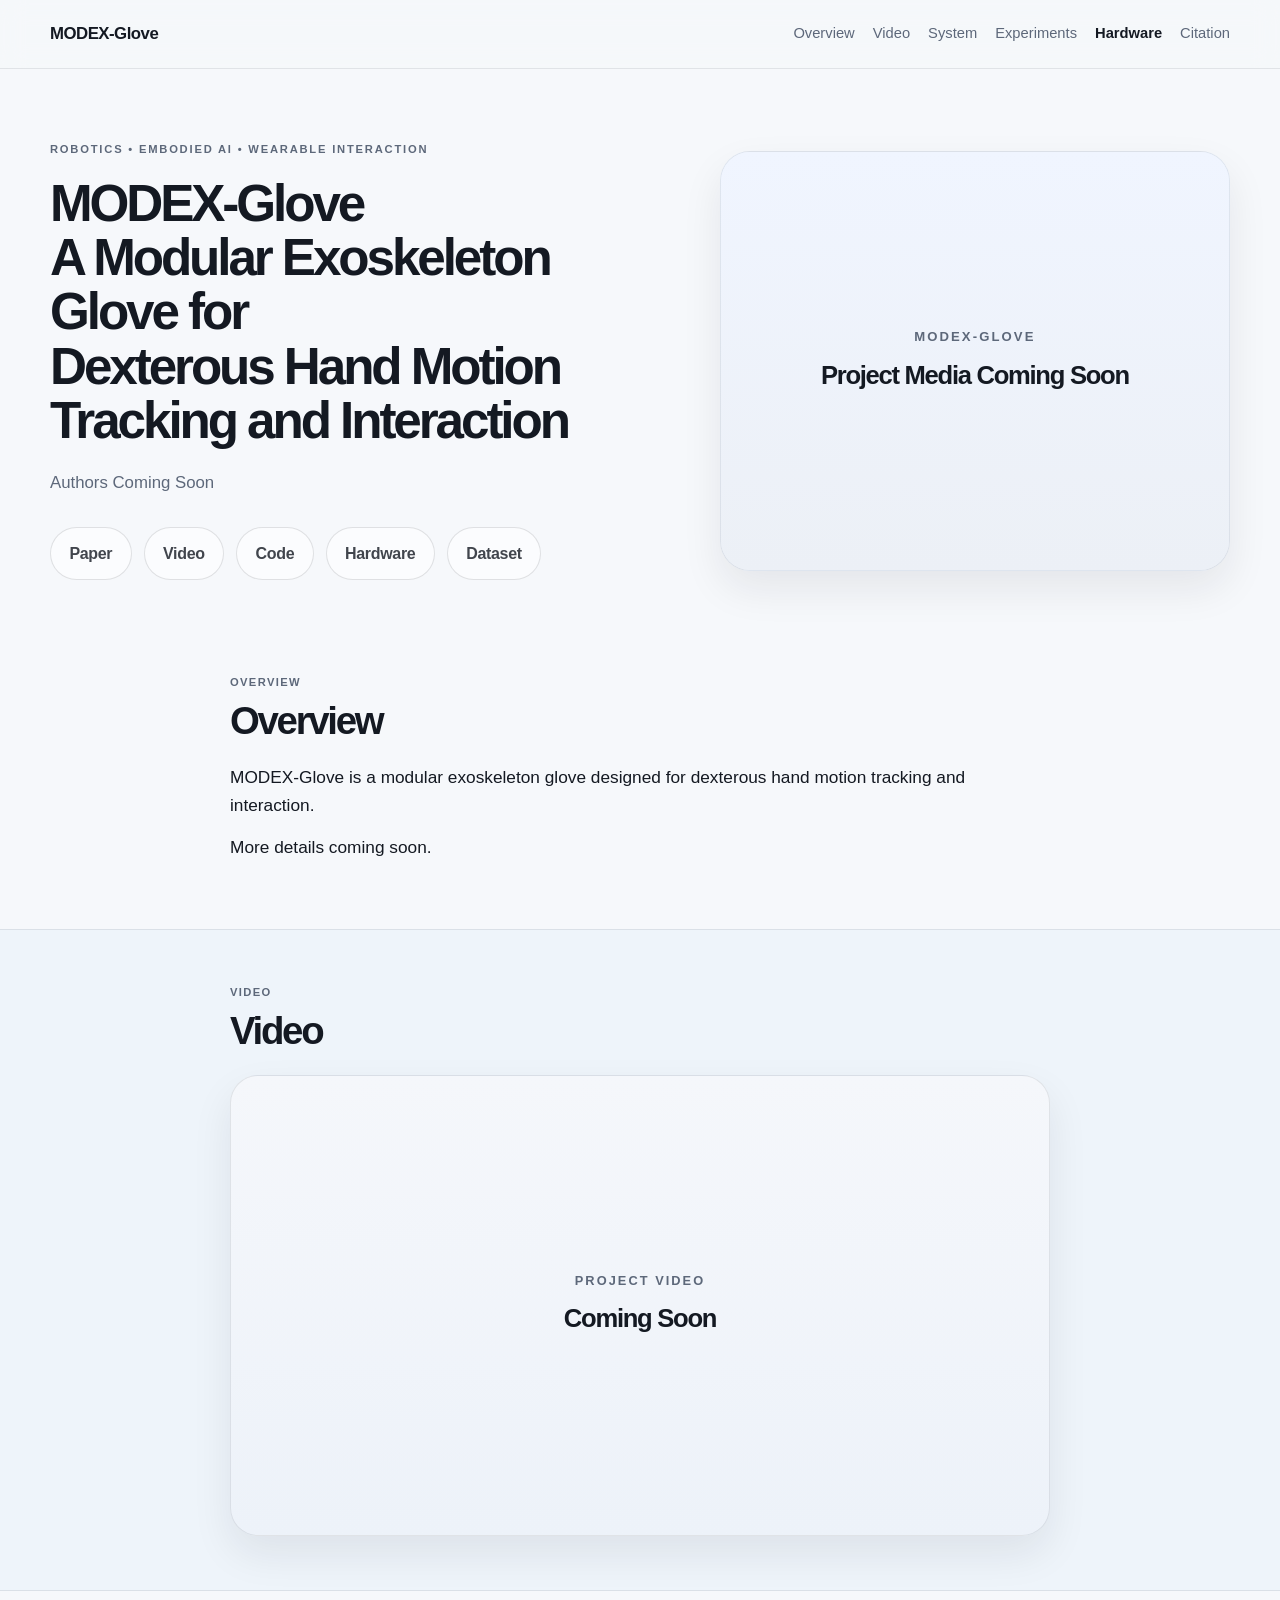
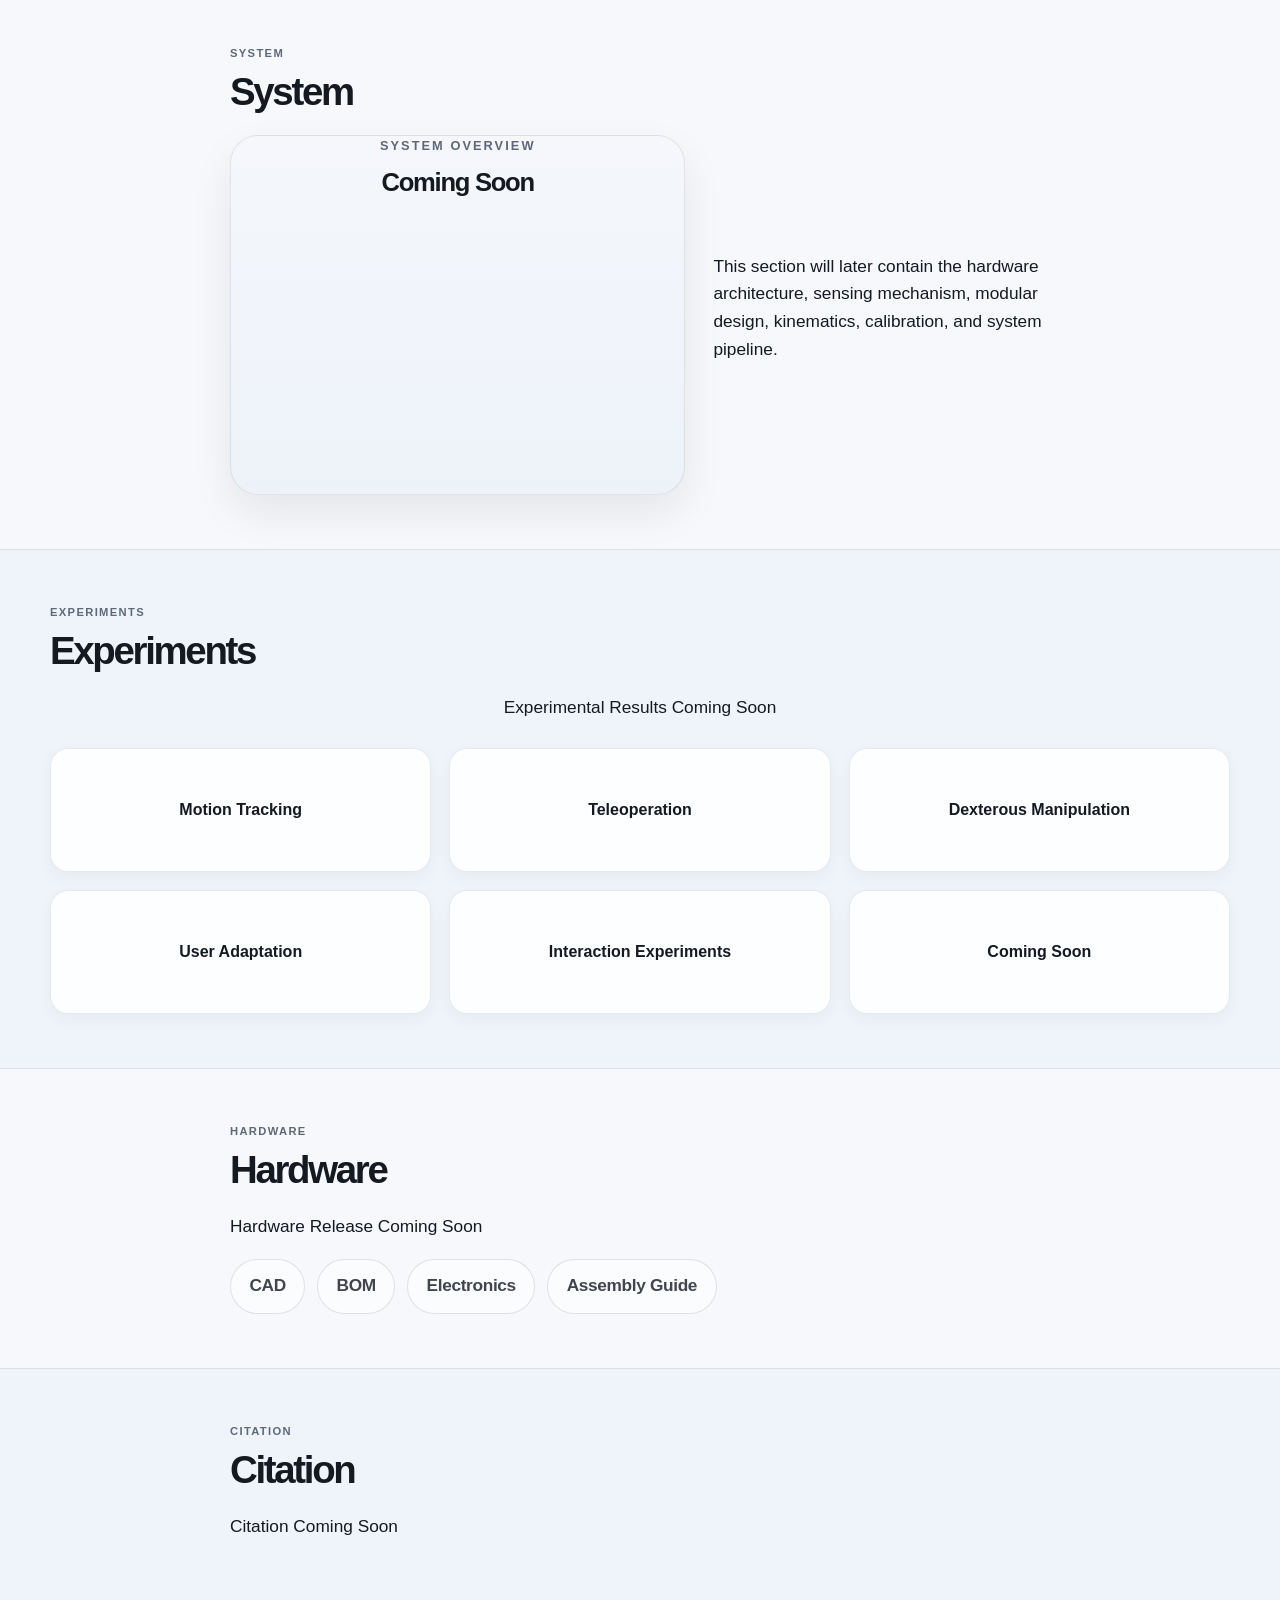
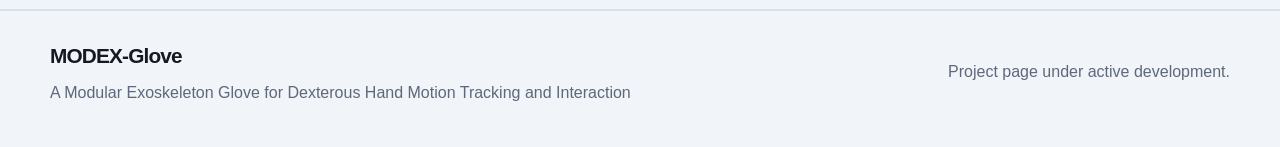
==== index.html @ 16cf215b "Create initial MODEX-Glove project page v0.1 and GitHub Pages workflow" ====
<!DOCTYPE html>
<html lang="en">
  <head>
    <meta charset="UTF-8" />
    <meta name="viewport" content="width=device-width, initial-scale=1.0" />
    <title>MODEX-Glove | Modular Exoskeleton Glove</title>
    <meta
      name="description"
      content="MODEX-Glove: A Modular Exoskeleton Glove for Dexterous Hand Motion Tracking and Interaction."
    />

    <meta property="og:type" content="website" />
    <meta property="og:title" content="MODEX-Glove | Modular Exoskeleton Glove" />
    <meta
      property="og:description"
      content="MODEX-Glove: A Modular Exoskeleton Glove for Dexterous Hand Motion Tracking and Interaction."
    />
    <meta property="og:url" content="https://ZZY26-26-25.github.io/MODEX-Glove/" />
    <meta
      property="og:image"
      content="https://ZZY26-26-25.github.io/MODEX-Glove/assets/images/modex-glove-cover.jpg"
    />
    <meta property="og:image:alt" content="MODEX-Glove project cover" />

    <link rel="icon" type="image/svg+xml" href="favicon.svg" />
    <link rel="stylesheet" href="static/css/index.css" />
    <script src="static/js/index.js" defer></script>
  </head>
  <body>
    <header class="site-header">
      <nav class="nav container" aria-label="Main navigation">
        <a class="brand" href="#top" aria-label="MODEX-Glove home">MODEX-Glove</a>

        <div class="nav-links">
          <a href="#overview">Overview</a>
          <a href="#video">Video</a>
          <a href="#system">System</a>
          <a href="#experiments">Experiments</a>
          <a href="#hardware">Hardware</a>
          <a href="#citation">Citation</a>
        </div>
      </nav>
    </header>

    <main id="top">
      <section class="hero">
        <div class="container hero-inner">
          <div class="hero-copy">
            <p class="eyebrow">Robotics • Embodied AI • Wearable Interaction</p>
            <h1>
              MODEX-Glove
              <span class="title-break">A Modular Exoskeleton Glove for</span>
              <span class="title-break">Dexterous Hand Motion Tracking and Interaction</span>
            </h1>

            <div class="authors">
              <span>Authors Coming Soon</span>
            </div>

            <div class="cta-row" aria-label="Project links">
              <button class="pill-button" type="button" disabled>Paper</button>
              <button class="pill-button" type="button" disabled>Video</button>
              <button class="pill-button" type="button" disabled>Code</button>
              <button class="pill-button" type="button" disabled>Hardware</button>
              <button class="pill-button" type="button" disabled>Dataset</button>
            </div>
          </div>

          <div class="hero-visual">
            <div class="media-frame">
              <img
                class="project-cover"
                src="assets/images/modex-glove-cover.jpg"
                alt="MODEX-Glove project media"
                onerror="this.style.display='none'; this.parentElement.classList.add('placeholder-visible');"
              />
              <div class="media-placeholder" aria-label="Project media coming soon">
                <span>MODEX-Glove</span>
                <strong>Project Media Coming Soon</strong>
              </div>
            </div>
          </div>
        </div>
      </section>

      <section id="overview" class="content-section">
        <div class="container narrow">
          <div class="section-header">
            <p class="section-kicker">Overview</p>
            <h2>Overview</h2>
          </div>

          <div class="text-block">
            <p>
              MODEX-Glove is a modular exoskeleton glove designed for dexterous hand
              motion tracking and interaction.
            </p>
            <p>More details coming soon.</p>
          </div>
        </div>
      </section>

      <section id="video" class="content-section muted">
        <div class="container narrow">
          <div class="section-header">
            <p class="section-kicker">Video</p>
            <h2>Video</h2>
          </div>

          <div class="video-placeholder">
            <div class="video-placeholder-inner">
              <span>Project Video</span>
              <strong>Coming Soon</strong>
            </div>
          </div>
        </div>
      </section>

      <section id="system" class="content-section">
        <div class="container narrow">
          <div class="section-header">
            <p class="section-kicker">System</p>
            <h2>System</h2>
          </div>

          <div class="system-layout">
            <div class="system-media">
              <div class="system-media-inner">
                <span>System Overview</span>
                <strong>Coming Soon</strong>
              </div>
            </div>

            <div class="text-block">
              <p>
                This section will later contain the hardware architecture, sensing
                mechanism, modular design, kinematics, calibration, and system pipeline.
              </p>
            </div>
          </div>
        </div>
      </section>

      <section id="experiments" class="content-section muted">
        <div class="container">
          <div class="section-header">
            <p class="section-kicker">Experiments</p>
            <h2>Experiments</h2>
          </div>

          <div class="text-block center">
            <p>Experimental Results Coming Soon</p>
          </div>

          <div class="gallery-grid">
            <div class="gallery-item"><span>Motion Tracking</span></div>
            <div class="gallery-item"><span>Teleoperation</span></div>
            <div class="gallery-item"><span>Dexterous Manipulation</span></div>
            <div class="gallery-item"><span>User Adaptation</span></div>
            <div class="gallery-item"><span>Interaction Experiments</span></div>
            <div class="gallery-item"><span>Coming Soon</span></div>
          </div>
        </div>
      </section>

      <section id="hardware" class="content-section">
        <div class="container narrow">
          <div class="section-header">
            <p class="section-kicker">Hardware</p>
            <h2>Hardware</h2>
          </div>

          <div class="text-block">
            <p>Hardware Release Coming Soon</p>
            <div class="future-buttons" aria-label="Future hardware resources">
              <button class="soft-button" type="button" disabled>CAD</button>
              <button class="soft-button" type="button" disabled>BOM</button>
              <button class="soft-button" type="button" disabled>Electronics</button>
              <button class="soft-button" type="button" disabled>Assembly Guide</button>
            </div>
          </div>
        </div>
      </section>

      <section id="citation" class="content-section muted">
        <div class="container narrow">
          <div class="section-header">
            <p class="section-kicker">Citation</p>
            <h2>Citation</h2>
          </div>

          <div class="text-block">
            <p>Citation Coming Soon</p>
          </div>
        </div>
      </section>
    </main>

    <footer class="site-footer">
      <div class="container footer-inner">
        <div>
          <h3>MODEX-Glove</h3>
          <p>A Modular Exoskeleton Glove for Dexterous Hand Motion Tracking and Interaction</p>
        </div>
        <p>Project page under active development.</p>
      </div>
    </footer>
  </body>
</html>
---- static/css/index.css ----
:root {
  --bg: #f6f8fb;
  --panel: #ffffff;
  --panel-alt: #eef3fa;
  --text: #141922;
  --muted: #5d687a;
  --line: rgba(17, 24, 39, 0.09);
  --line-strong: rgba(17, 24, 39, 0.15);
  --accent: #2f5dff;
  --accent-soft: rgba(47, 93, 255, 0.08);
  --shadow: 0 18px 40px rgba(20, 25, 34, 0.08);
  --radius: 22px;
  --radius-sm: 14px;
  --content-max: 1180px;
}

* {
  box-sizing: border-box;
}

html {
  scroll-behavior: smooth;
}

body {
  margin: 0;
  font-family: Inter, "Segoe UI", Roboto, Helvetica, Arial, sans-serif;
  background: var(--bg);
  color: var(--text);
  line-height: 1.6;
  text-rendering: optimizeLegibility;
  -webkit-font-smoothing: antialiased;
}

img {
  max-width: 100%;
  display: block;
}

a {
  color: inherit;
  text-decoration: none;
}

button {
  font: inherit;
}

.container {
  width: min(var(--content-max), calc(100% - 32px));
  margin: 0 auto;
}

.site-header {
  position: sticky;
  top: 0;
  z-index: 20;
  backdrop-filter: blur(12px);
  background: rgba(246, 248, 251, 0.8);
  border-bottom: 1px solid var(--line);
}

.nav {
  display: flex;
  align-items: center;
  justify-content: space-between;
  min-height: 68px;
  gap: 20px;
}

.brand {
  font-size: 1.05rem;
  font-weight: 700;
  letter-spacing: -0.03em;
}

.nav-links {
  display: flex;
  align-items: center;
  gap: 18px;
  flex-wrap: wrap;
  justify-content: flex-end;
}

.nav-links a {
  color: var(--muted);
  font-size: 0.92rem;
  font-weight: 500;
  transition: color 0.2s ease;
}

.nav-links a:hover {
  color: var(--text);
}

.hero {
  padding: 72px 0 40px;
}

.hero-inner {
  display: grid;
  grid-template-columns: 1.1fr 0.9fr;
  align-items: center;
  gap: 46px;
}

.eyebrow {
  margin: 0 0 18px;
  text-transform: uppercase;
  letter-spacing: 0.16em;
  font-size: 0.7rem;
  font-weight: 700;
  color: var(--muted);
}

h1 {
  margin: 0;
  font-size: clamp(2.2rem, 4vw, 4.2rem);
  line-height: 1.06;
  letter-spacing: -0.06em;
  font-weight: 800;
  color: var(--text);
}

.title-break {
  display: block;
}

.authors {
  margin-top: 22px;
  font-size: 1.05rem;
  color: var(--muted);
  font-weight: 500;
}

.cta-row {
  display: flex;
  flex-wrap: wrap;
  gap: 12px;
  margin-top: 30px;
}

.pill-button,
.soft-button {
  appearance: none;
  border: 1px solid var(--line-strong);
  background: rgba(255, 255, 255, 0.72);
  color: var(--text);
  border-radius: 999px;
  padding: 0.8rem 1.15rem;
  font-weight: 600;
  letter-spacing: -0.02em;
  transition: transform 0.15s ease, box-shadow 0.2s ease, border-color 0.2s ease;
}

.pill-button:disabled,
.soft-button:disabled {
  cursor: not-allowed;
  opacity: 0.8;
  background: rgba(255, 255, 255, 0.7);
}

.pill-button:hover:not(:disabled),
.soft-button:hover:not(:disabled) {
  transform: translateY(-1px);
  box-shadow: 0 10px 18px rgba(18, 27, 39, 0.06);
  border-color: rgba(47, 93, 255, 0.3);
}

.hero-visual {
  display: flex;
  justify-content: center;
}

.media-frame {
  position: relative;
  width: min(100%, 620px);
  min-height: 420px;
  background: linear-gradient(180deg, #f0f5ff 0%, #edf0f7 100%);
  border: 1px solid rgba(24, 38, 59, 0.08);
  border-radius: 30px;
  overflow: hidden;
  box-shadow: var(--shadow);
}

.media-frame img {
  width: 100%;
  height: 100%;
  object-fit: cover;
}

.media-placeholder {
  position: absolute;
  inset: 0;
  display: none;
  align-items: center;
  justify-content: center;
  flex-direction: column;
  text-align: center;
  padding: 28px;
  background: linear-gradient(180deg, rgba(240, 245, 255, 0.9), rgba(236, 240, 246, 0.96));
  color: var(--text);
}

.media-frame.placeholder-visible .media-placeholder {
  display: flex;
}

.media-placeholder span {
  font-size: 0.82rem;
  font-weight: 700;
  text-transform: uppercase;
  letter-spacing: 0.16em;
  color: var(--muted);
}

.media-placeholder strong {
  margin-top: 8px;
  font-size: clamp(1.4rem, 2vw, 2rem);
  letter-spacing: -0.05em;
}

.content-section {
  padding: 54px 0;
}

.content-section.muted {
  background: rgba(236, 242, 250, 0.7);
  border-top: 1px solid var(--line);
  border-bottom: 1px solid var(--line);
}

.section-header {
  margin-bottom: 22px;
}

.section-kicker {
  margin: 0 0 8px;
  text-transform: uppercase;
  letter-spacing: 0.12em;
  font-size: 0.7rem;
  font-weight: 700;
  color: var(--muted);
}

h2 {
  margin: 0;
  font-size: clamp(1.9rem, 3vw, 3rem);
  letter-spacing: -0.06em;
  line-height: 1.1;
}

.narrow {
  max-width: 820px;
}

.text-block {
  font-size: 1.08rem;
  color: var(--text);
}

.text-block p {
  margin: 0 0 14px;
}

.center {
  text-align: center;
}

.video-placeholder,
.system-media {
  background: linear-gradient(180deg, #f5f7fb 0%, #edf2f9 100%);
  border: 1px solid var(--line);
  border-radius: 28px;
  overflow: hidden;
  box-shadow: var(--shadow);
}

.video-placeholder {
  width: min(100%, 920px);
  margin: 0 auto;
  aspect-ratio: 16 / 9;
  display: flex;
  align-items: center;
  justify-content: center;
}

.video-placeholder-inner,
.system-media-inner {
  display: flex;
  flex-direction: column;
  align-items: center;
  justify-content: center;
  text-align: center;
  width: 100%;
  height: 100%;
  color: var(--text);
  gap: 6px;
}

.video-placeholder-inner span,
.system-media-inner span {
  font-size: 0.8rem;
  text-transform: uppercase;
  letter-spacing: 0.16em;
  color: var(--muted);
  font-weight: 700;
}

.video-placeholder-inner strong,
.system-media-inner strong {
  font-size: clamp(1.4rem, 2vw, 2rem);
  letter-spacing: -0.05em;
}

.system-layout {
  display: grid;
  grid-template-columns: 1.15fr 0.85fr;
  gap: 28px;
  align-items: center;
}

.system-media {
  min-height: 360px;
}

.gallery-grid {
  display: grid;
  grid-template-columns: repeat(3, minmax(180px, 1fr));
  gap: 18px;
  margin-top: 26px;
}

.gallery-item {
  background: rgba(255, 255, 255, 0.84);
  border: 1px solid var(--line);
  border-radius: 18px;
  min-height: 124px;
  display: flex;
  align-items: center;
  justify-content: center;
  text-align: center;
  color: var(--text);
  font-weight: 600;
  padding: 18px;
  box-shadow: 0 6px 18px rgba(17, 24, 39, 0.04);
}

.future-buttons {
  display: flex;
  flex-wrap: wrap;
  gap: 12px;
  margin-top: 18px;
}

.site-footer {
  border-top: 1px solid var(--line);
  background: #f1f4f9;
  padding: 28px 0 42px;
}

.footer-inner {
  display: flex;
  justify-content: space-between;
  align-items: center;
  gap: 20px;
  flex-wrap: wrap;
}

.site-footer h3 {
  margin: 0 0 8px;
  font-size: 1.3rem;
  letter-spacing: -0.04em;
}

.site-footer p {
  margin: 0;
  color: var(--muted);
}

@media (max-width: 900px) {
  .hero-inner,
  .system-layout {
    grid-template-columns: 1fr;
  }

  .gallery-grid {
    grid-template-columns: repeat(2, minmax(160px, 1fr));
  }

  .nav {
    align-items: flex-start;
    flex-direction: column;
    padding: 18px 0;
  }

  .nav-links {
    width: 100%;
    justify-content: flex-start;
  }
}

@media (max-width: 560px) {
  .hero {
    padding-top: 42px;
  }

  .gallery-grid {
    grid-template-columns: 1fr;
  }

  .brand {
    font-size: 0.95rem;
  }

  .nav-links {
    gap: 10px 14px;
  }

  .nav-links a {
    font-size: 0.8rem;
  }

  .pill-button,
  .soft-button {
    width: 100%;
    justify-content: center;
  }

  .cta-row,
  .future-buttons {
    display: grid;
    grid-template-columns: 1fr 1fr;
  }
}
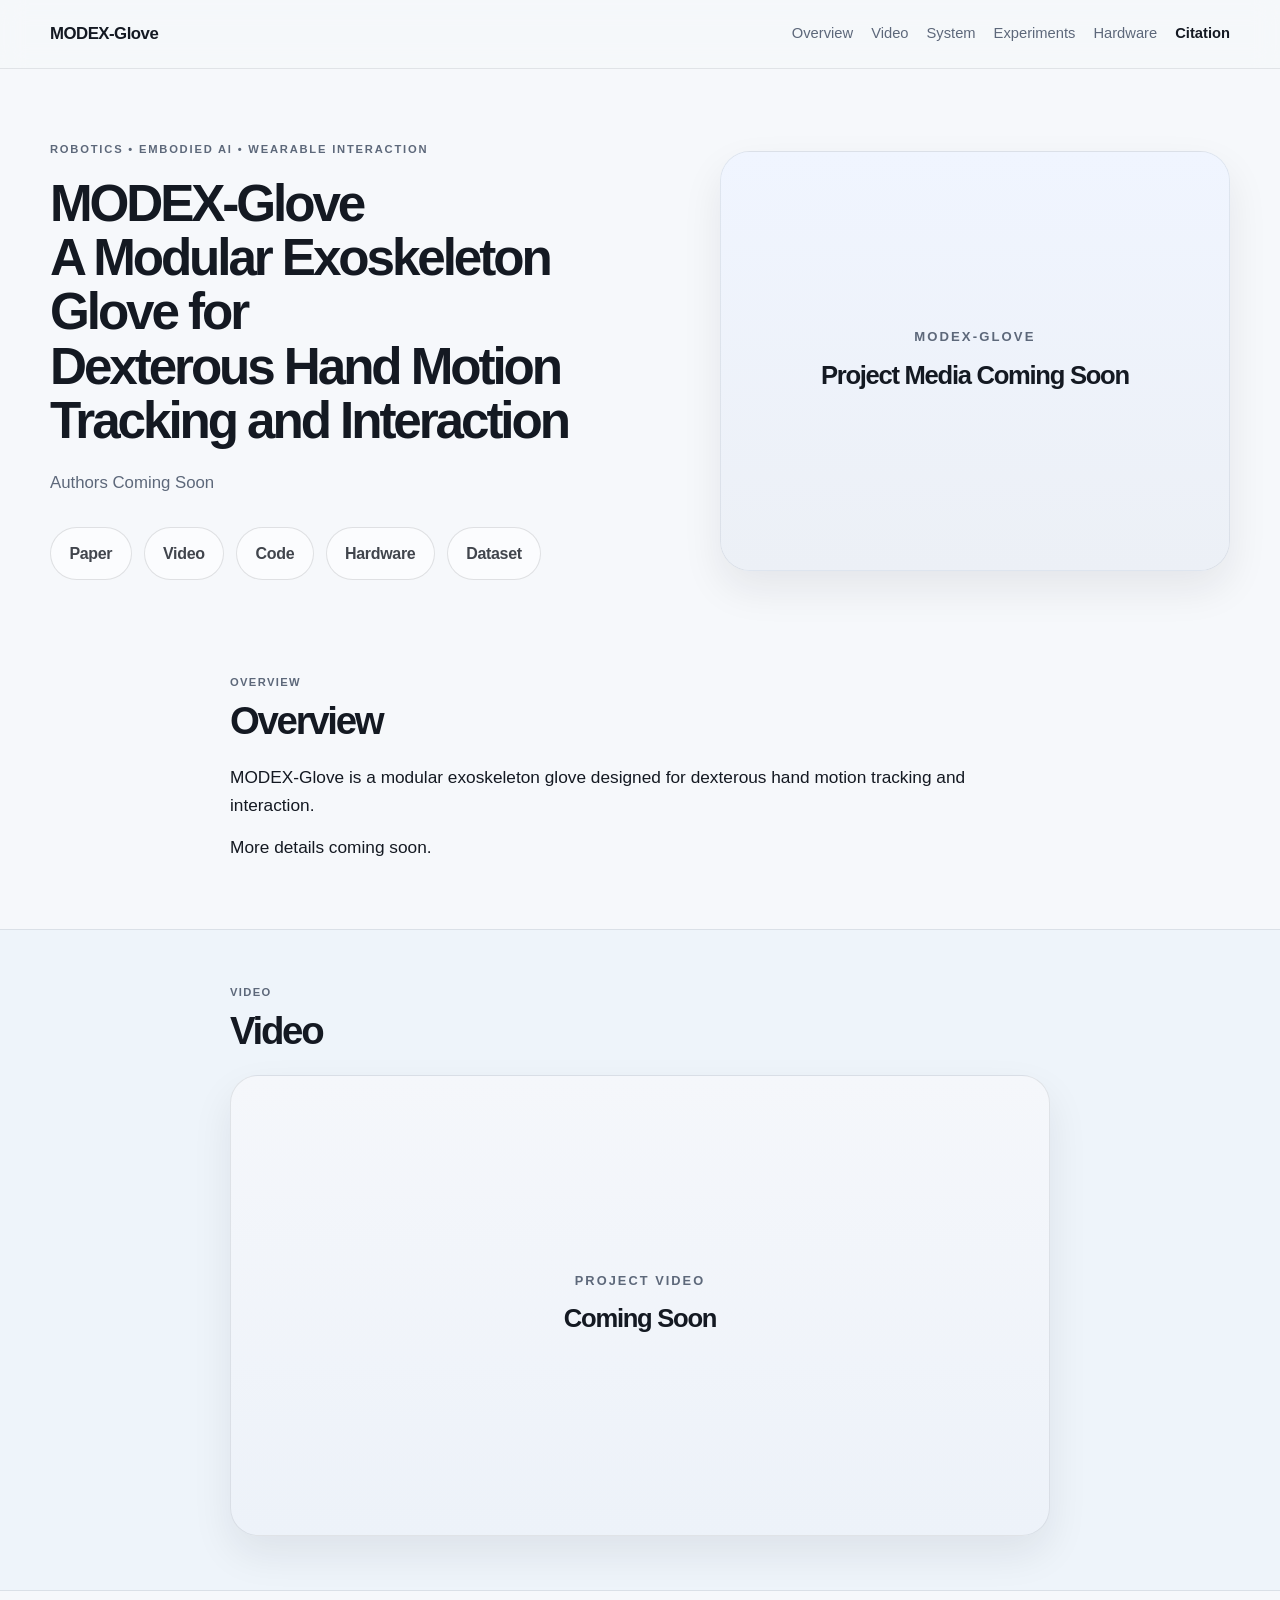
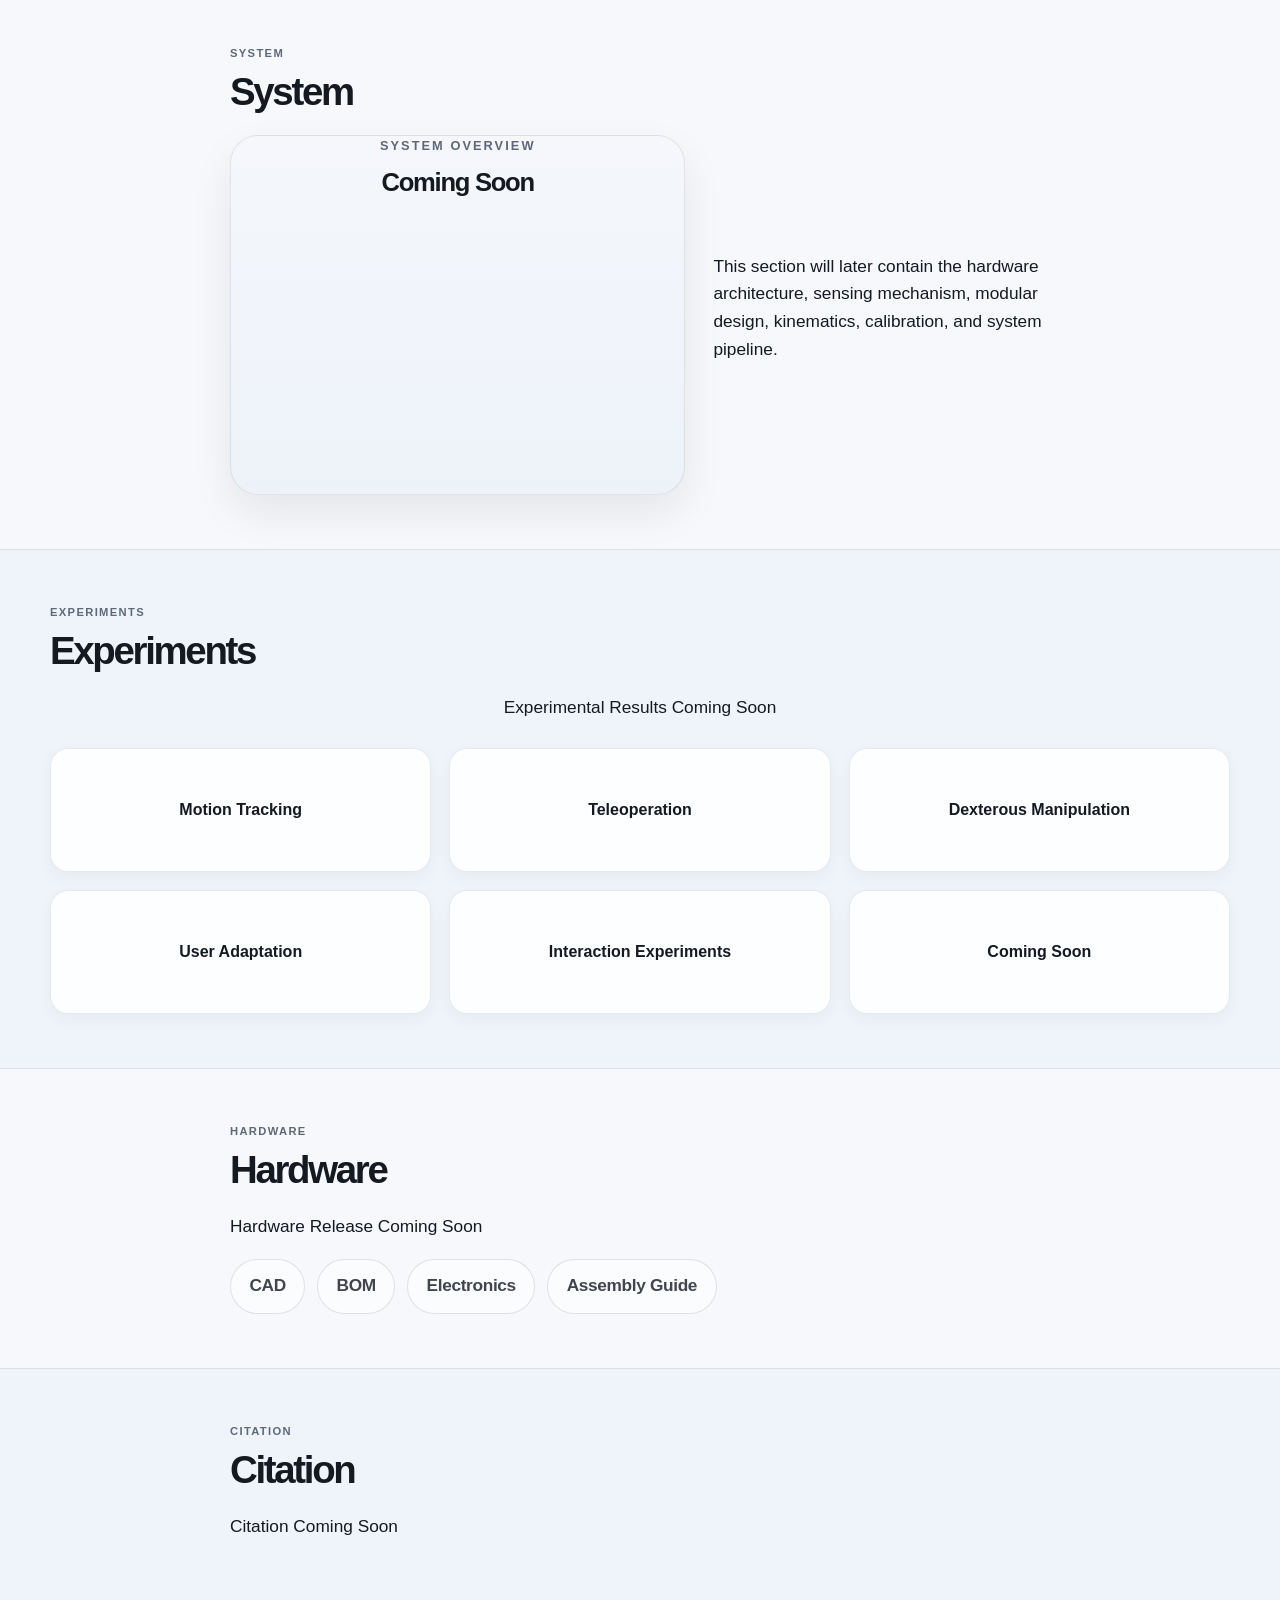
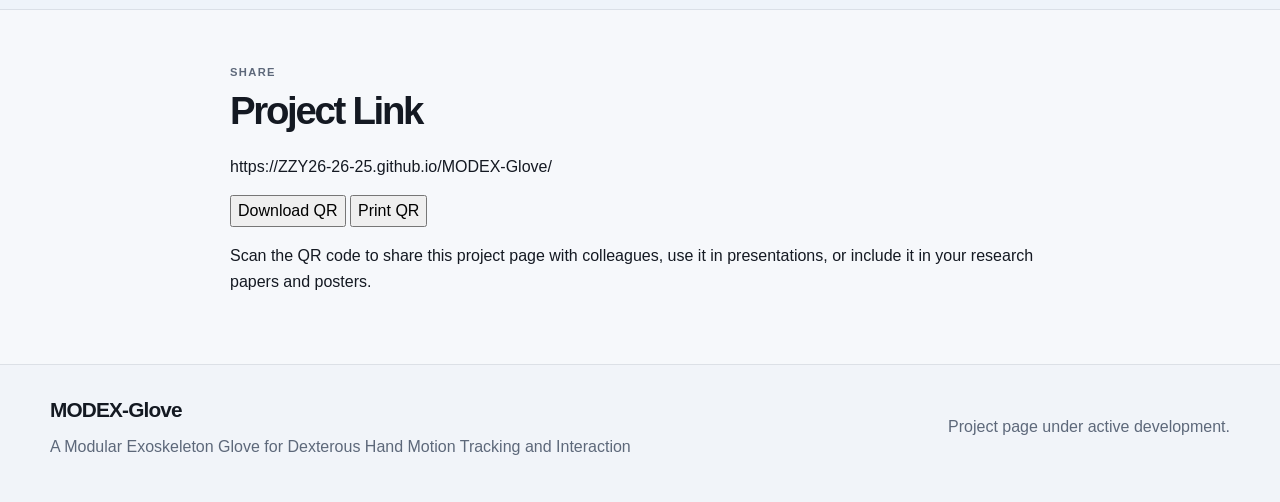
==== commit 3d1c239a: "Integrate QR code generator into homepage footer" ====
--- a/index.html
+++ b/index.html
@@ -24,6 +24,7 @@
 
     <link rel="icon" type="image/svg+xml" href="favicon.svg" />
     <link rel="stylesheet" href="static/css/index.css" />
+    <script src="https://cdn.jsdelivr.net/npm/qrcode@1.5.3/build/qrcode.min.js"></script>
     <script src="static/js/index.js" defer></script>
   </head>
   <body>
@@ -194,6 +195,29 @@
           </div>
         </div>
       </section>
+
+      <section id="project-qr" class="content-section">
+        <div class="container narrow">
+          <div class="section-header">
+            <p class="section-kicker">Share</p>
+            <h2>Project Link</h2>
+          </div>
+
+          <div class="qr-container">
+            <div class="qr-card">
+              <div id="qrcode-display"></div>
+              <p class="qr-url">https://ZZY26-26-25.github.io/MODEX-Glove/</p>
+              <div class="qr-actions">
+                <button class="qr-button" type="button" onclick="downloadProjectQR()">Download QR</button>
+                <button class="qr-button" type="button" onclick="printProjectQR()">Print QR</button>
+              </div>
+            </div>
+            <div class="qr-text">
+              <p>Scan the QR code to share this project page with colleagues, use it in presentations, or include it in your research papers and posters.</p>
+            </div>
+          </div>
+        </div>
+      </section>
     </main>
 
     <footer class="site-footer">
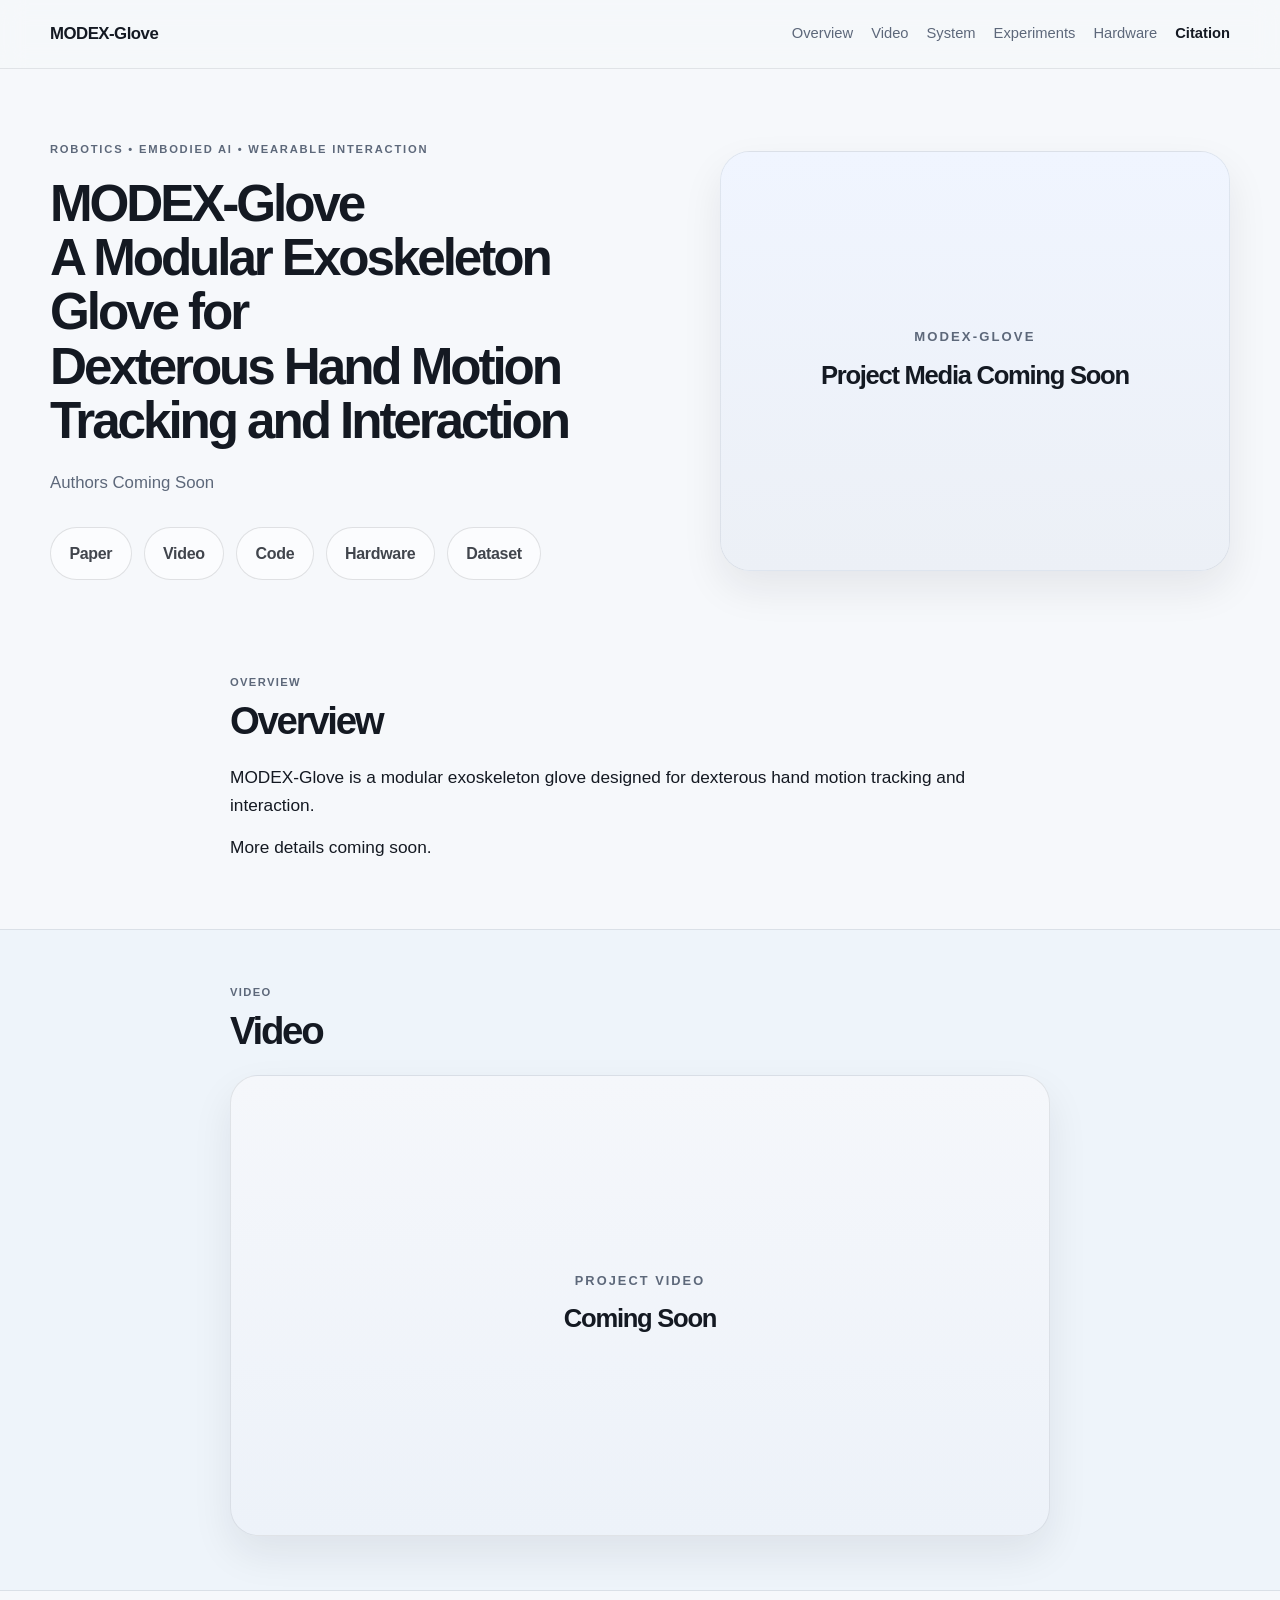
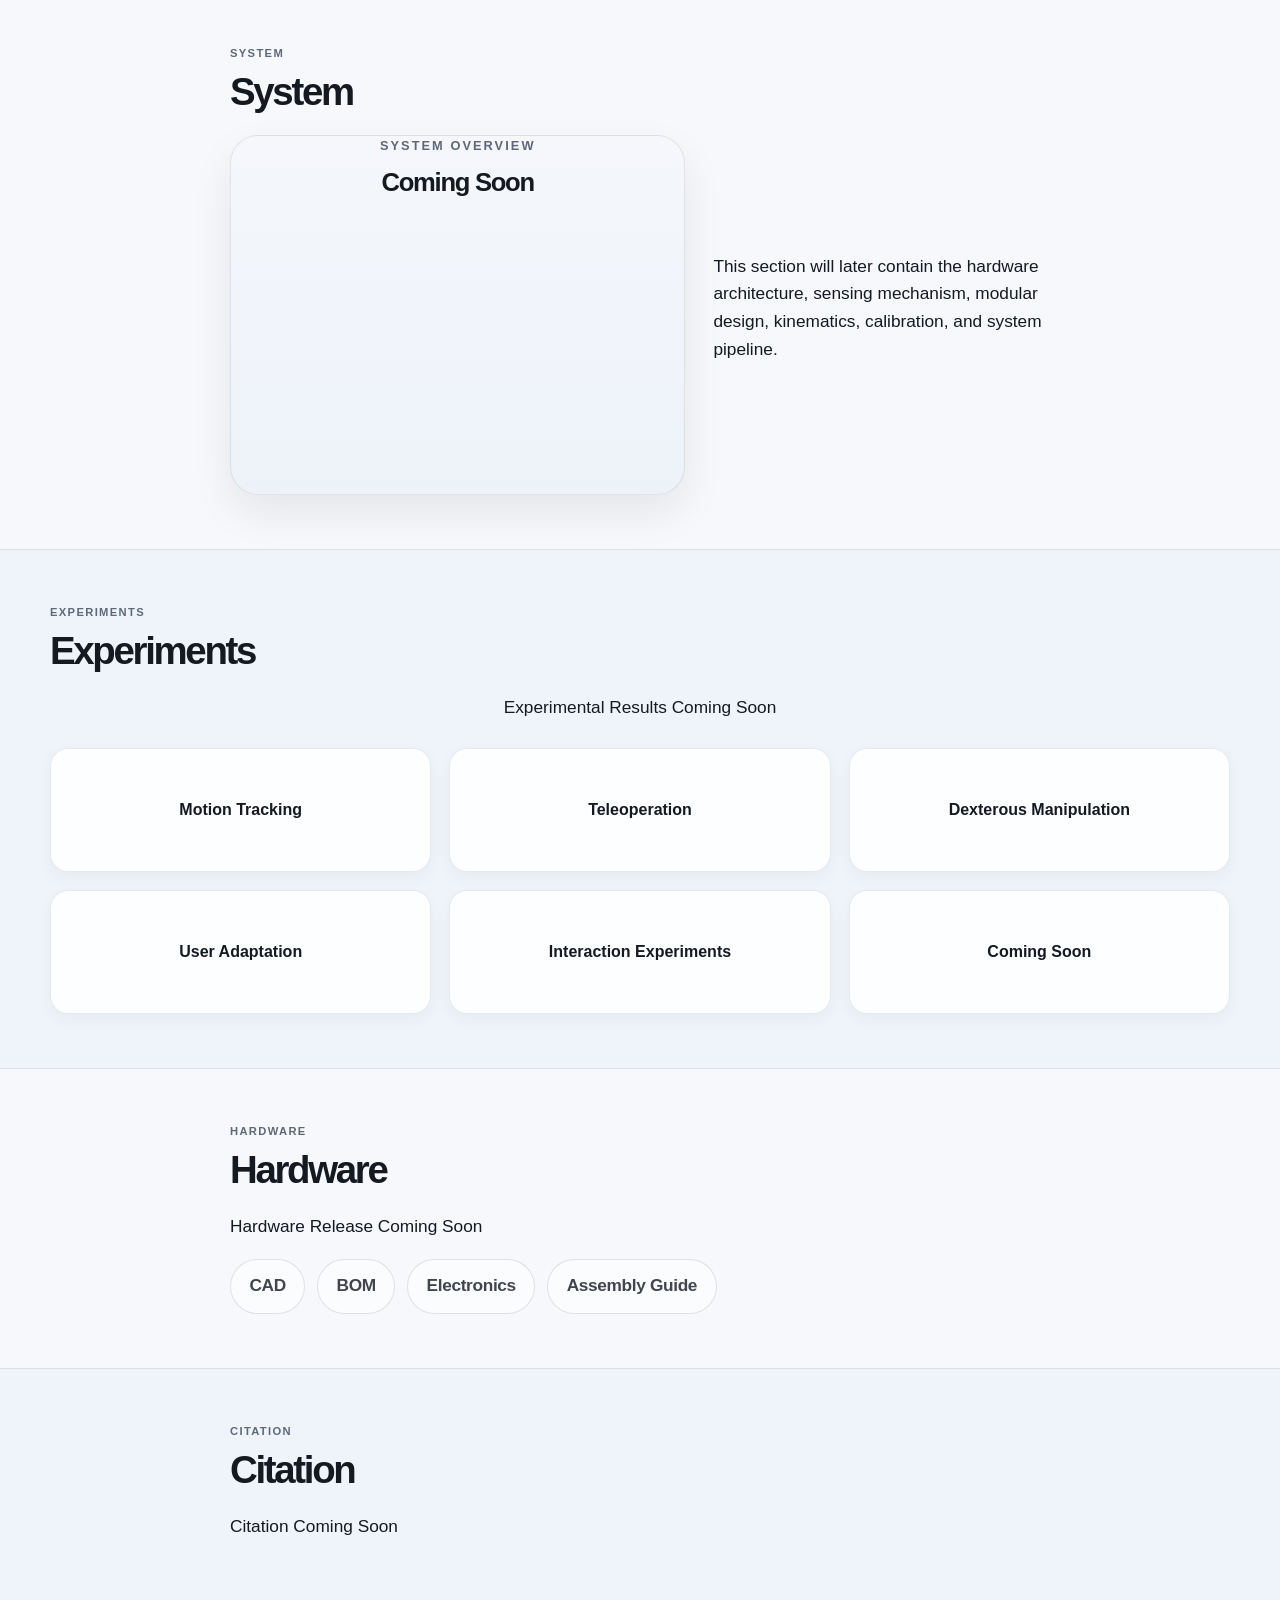
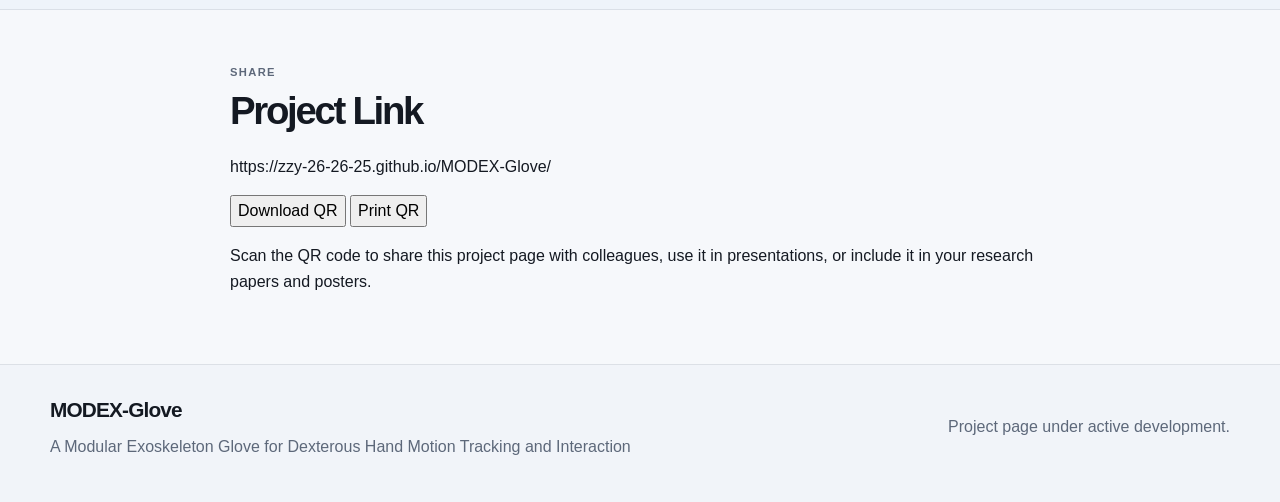
==== commit 4ec43934: "Fix GitHub Pages URL in index.html" ====
--- a/index.html
+++ b/index.html
@@ -15,10 +15,10 @@
       property="og:description"
       content="MODEX-Glove: A Modular Exoskeleton Glove for Dexterous Hand Motion Tracking and Interaction."
     />
-    <meta property="og:url" content="https://ZZY26-26-25.github.io/MODEX-Glove/" />
+    <meta property="og:url" content="https://zzy-26-26-25.github.io/MODEX-Glove/" />
     <meta
       property="og:image"
-      content="https://ZZY26-26-25.github.io/MODEX-Glove/assets/images/modex-glove-cover.jpg"
+      content="https://zzy-26-26-25.github.io/MODEX-Glove/assets/images/modex-glove-cover.jpg"
     />
     <meta property="og:image:alt" content="MODEX-Glove project cover" />
 
@@ -206,7 +206,7 @@
           <div class="qr-container">
             <div class="qr-card">
               <div id="qrcode-display"></div>
-              <p class="qr-url">https://ZZY26-26-25.github.io/MODEX-Glove/</p>
+              <p class="qr-url">https://zzy-26-26-25.github.io/MODEX-Glove/</p>
               <div class="qr-actions">
                 <button class="qr-button" type="button" onclick="downloadProjectQR()">Download QR</button>
                 <button class="qr-button" type="button" onclick="printProjectQR()">Print QR</button>
